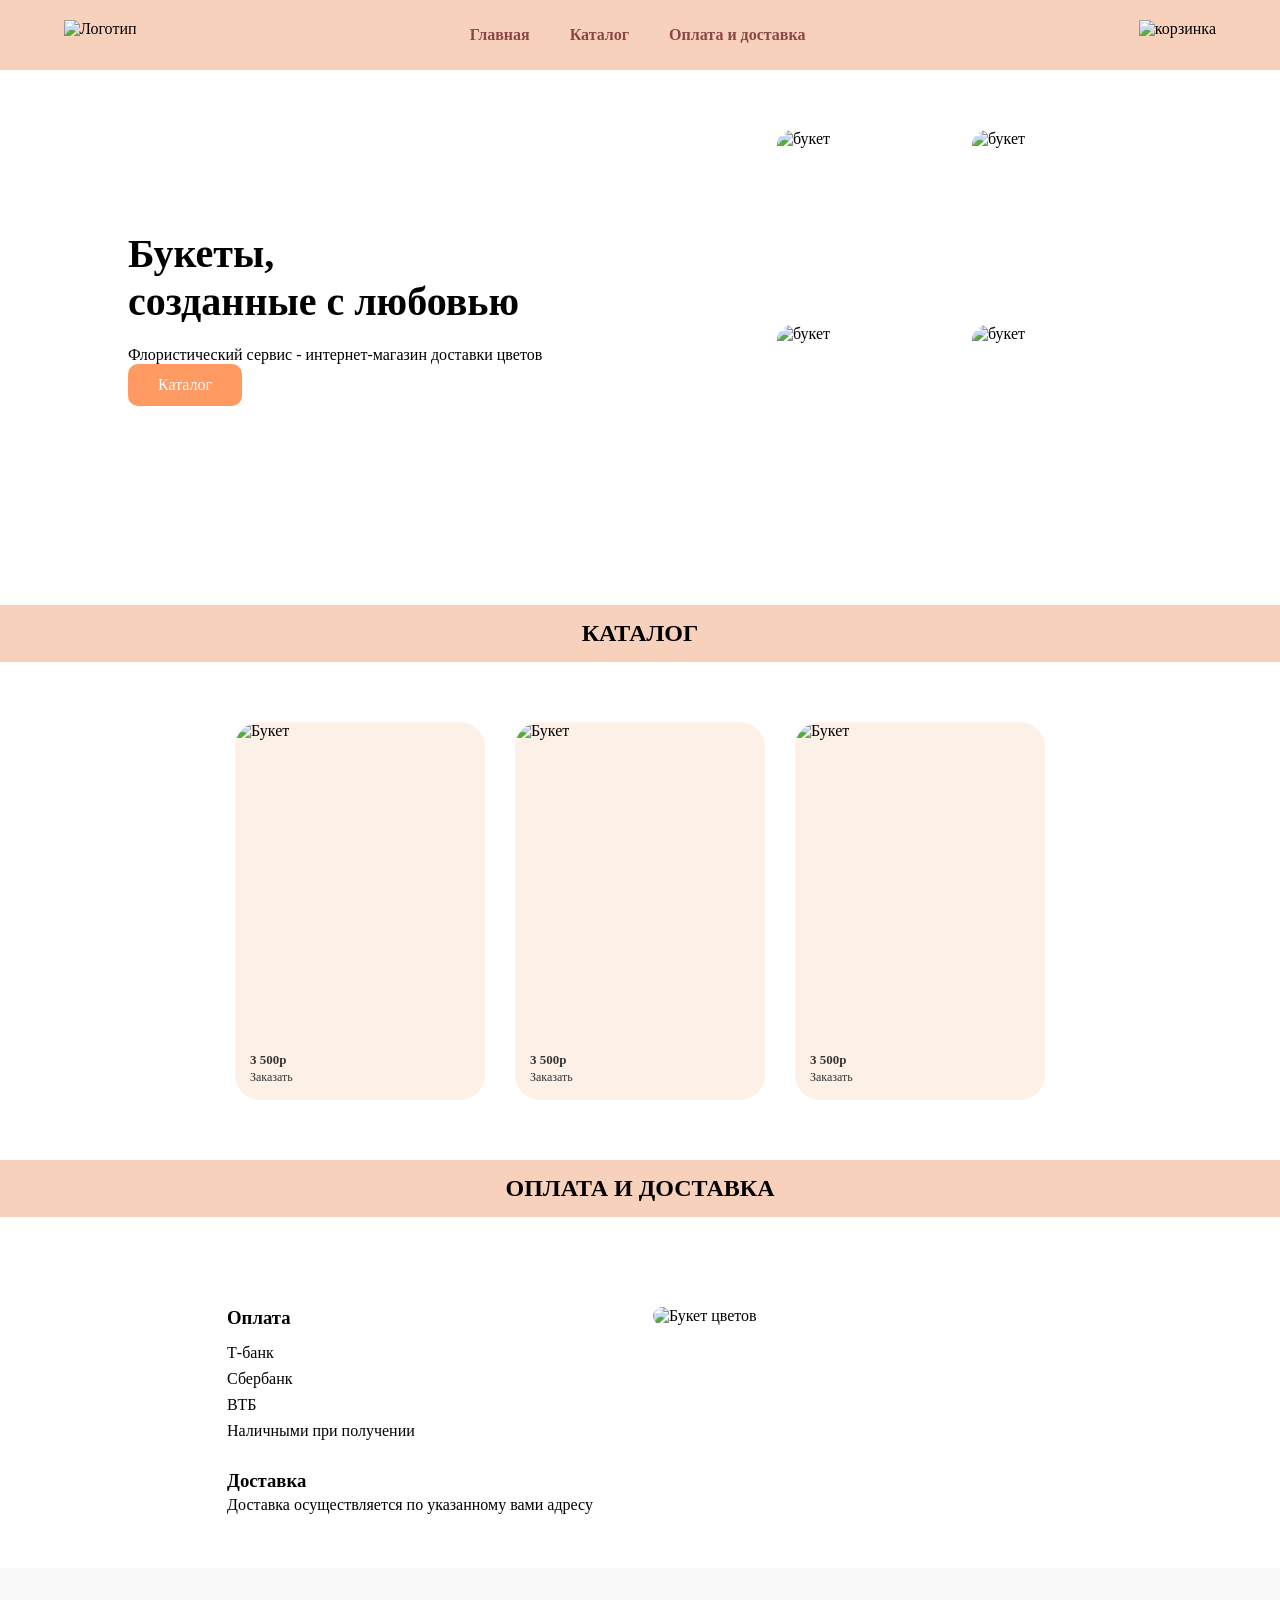
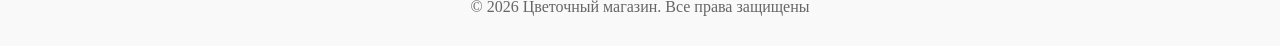
==== index.html @ 2e7d7d18 "Add files via upload" ====
<!DOCTYPE html>
<html lang="ru">
<head> 
    <link rel="stylesheet" href="style.css">
    <meta charset="UTF-8">
    <meta name="viewport" content="width=device-width, initial-scale=1.0">
    <title>Цветочный магазин</title>
</head>
<body>
    <header>
        <img src="images/logo.png" alt="Логотип" class="logo">
        <nav>
            <ul>
                <li><a href="#glavnaya">Главная</a></li>
                <li><a href="#catalog">Каталог</a></li>
                <li><a href="#delivery">Оплата и доставка</a></li>
            </ul>
        </nav>
        <img src="images/korzinka.png" alt="корзинка" class="logo">
    </header>

    <main>
        <section class="hero">
            <div id="glavnaya" class="hero-content">
                <h1>Букеты, <br> созданные с любовью</h1>
                <p>Флористический сервис - интернет-магазин доставки цветов</p>
                <a href="#catalog" class="btn">Каталог</a>
            </div>
            <div class="hero-images">
                <img src="images/1.jpg" alt="букет">
                <img src="images/2.jpg" alt="букет">
                <img src="images/3.jpg" alt="букет">
                <img src="images/4.jpg" alt="букет">
            </div>
        </section>

        <h2 id="catalog" class="section-title">Каталог</h2>
        
        <section class="catalog-glavni">
            <div class="cards">
                <img src="images/1.jpg" alt="Букет">
                <span class="price">3 500p</span>
                <a href="#">Заказать</a>
            </div>
            <div class="cards">
                <img src="images/6.jpg" alt="Букет">
                <span class="price">3 500p</span>
                <a href="#">Заказать</a>
            </div>
            <div class="cards">
                <img src="images/8.jpg" alt="Букет">
                <span class="price">3 500p</span>
                <a href="#">Заказать</a>
            </div>
        </section>

        <h2 id="delivery" class="section-title">Оплата и доставка</h2>
        
        <section class="info-selection">
            <div class="info-content">
                <div class="payment">
                    <h3>Оплата</h3>
                    <ul>
                        <li>Т-банк</li>
                        <li>Сбербанк</li>
                        <li>ВТБ</li>
                        <li>Наличными при получении</li>
                    </ul>
                </div>
                <div class="delivery">
                    <h3>Доставка</h3>
                    <p>Доставка осуществляется по указанному вами адресу</p>
                </div>
            </div>
            <div class="info-image">
                <img src="images/7.jpg" alt="Букет цветов">
            </div>
        </section>
    </main>

    <footer>
        <p>© 2026 Цветочный магазин. Все права защищены</p>
    </footer>
</body>
</html>
---- style.css ----
* {
    margin: 0;
    padding: 0;
    box-sizing: border-box;
}

header {
    display: flex;
    justify-content: space-between;
    align-items: center;
    background-color: rgb(248, 209, 188);
    position: sticky;
    top: 0;
    z-index: 100;
    padding: 10px 5%;
    height: 70px;
}

.logo {
    height: 30px;
    width: auto;
    object-fit: contain;
}

nav {
    display: flex;
    align-items: center;
    justify-content: center;
    flex: 1;
}

ul {
    display: flex;
    justify-content: center;
    align-items: center;
    list-style: none;
    gap: 40px;
}

nav ul li a {
    color: rgb(139, 70, 70);
    font-weight: bold;
    text-decoration: none;
}

.hero { 
    display: flex; 
    justify-content: space-between; 
    padding: 60px 10%; 
    align-items: center; 
}

.hero-content h1 { 
    font-size: 40px; 
    margin-bottom: 20px; 
    line-height: 1.2;
}

.btn {
    display: inline-block;
    background-color: #ff9a62;
    color: white;
    padding: 12px 30px;
    text-decoration: none;
    border-radius: 10px;
}

.hero-images {
    display: grid;
    grid-template-columns: repeat(2, 180px); 
    gap: 15px;
}

.hero-images img {
    width: 180px;
    height: 180px;
    object-fit: cover; 
    border-radius: 15px;
}

.section-title {
    background-color: rgb(248, 209, 188); 
    text-align: center;
    padding: 15px;
    margin: 40px 0;
    font-weight: bold;
    text-transform: uppercase;
}

.catalog-glavni {
    display: flex;
    justify-content: center;
    gap: 30px;
    padding: 20px 10%;
}

.cards {
    flex: 0 0 250px;
    display: flex;
    flex-direction: column;
    align-items: flex-start;
    background-color: #fdf0e7;
    border-radius: 25px;
    overflow: hidden; 
    padding-bottom: 15px;
}

.cards img {
    width: 100%;
    height: 320px;
    object-fit: cover;
    border-radius: 0; 
    margin-bottom: 10px;
}

.price {
    font-size: 13px;
    font-weight: bold;
    margin-left: 15px;
    color: #333;
}

.cards a {
    font-size: 12px;
    color: #333;
    text-decoration: none;
    margin-left: 15px;
    margin-top: 2px;
}

.cart-btn {
    display: none;
}

.info-selection {
    display: flex;
    justify-content: center; 
    gap: 60px;               
    padding: 50px 10%;
}

.info-content {
    max-width: 400px;      
}

.payment ul {
    display: block;          
    list-style: none;
    margin: 15px 0 30px 0;   
}

.payment li {
    margin-bottom: 8px;     
}

.delivery p {
    line-height: 1.6;
}

.info-image img {
    width: 400px;            
    height: auto;
    border-radius: 20px;
    display: block;
}

footer {
    text-align: center;
    padding: 30px;
    background-color: #f9f9f9;
    color: #666;
}
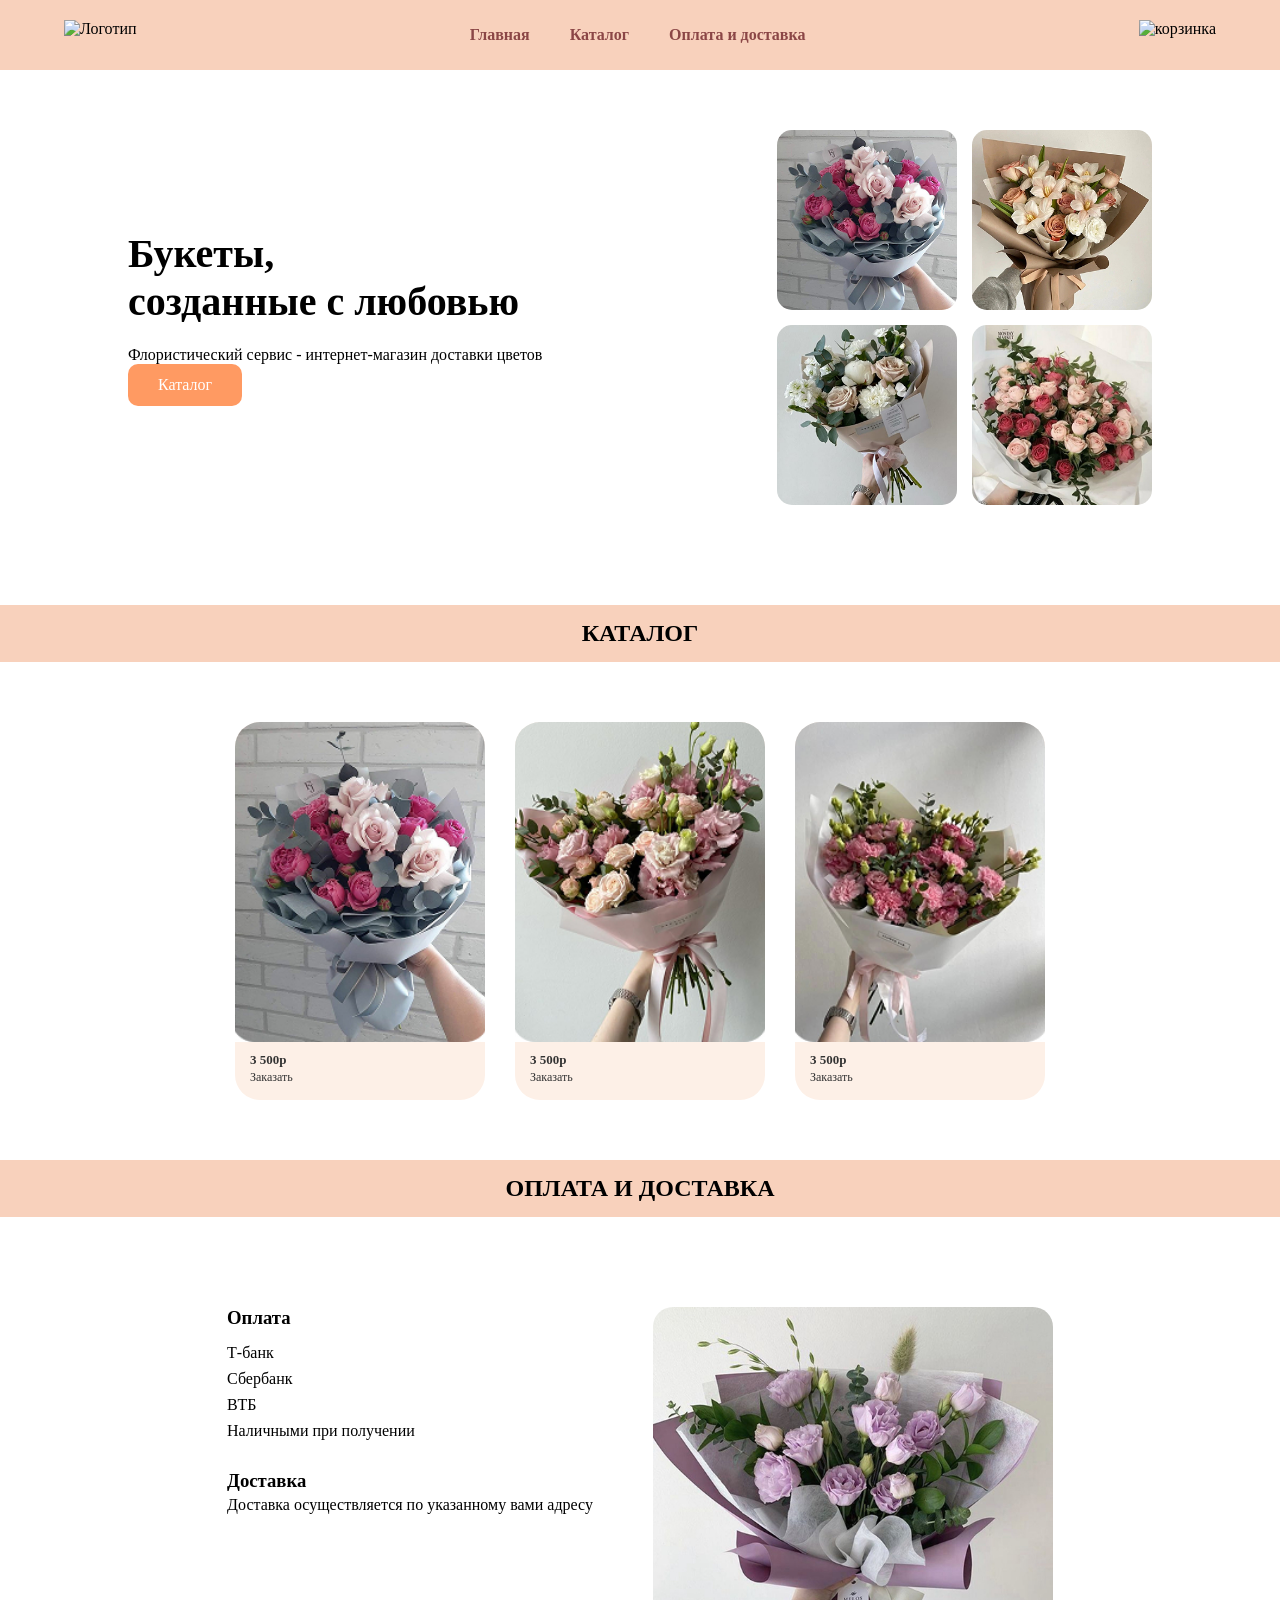
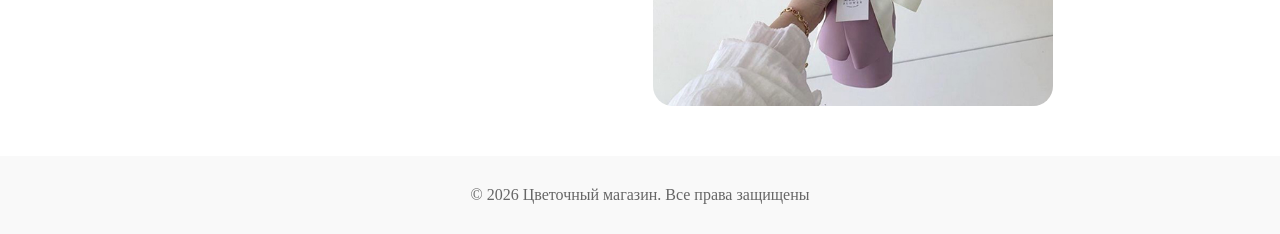
==== commit cef87db1: "index.html" ====
--- a/index.html
+++ b/index.html
@@ -27,10 +27,10 @@
                 <a href="#catalog" class="btn">Каталог</a>
             </div>
             <div class="hero-images">
-                <img src="images/1.jpg" alt="букет">
-                <img src="images/2.jpg" alt="букет">
-                <img src="images/3.jpg" alt="букет">
-                <img src="images/4.jpg" alt="букет">
+                <img src="1.jpg" alt="букет">
+                <img src="2.jpg" alt="букет">
+                <img src="3.jpg" alt="букет">
+                <img src="4.jpg" alt="букет">
             </div>
         </section>
 
@@ -38,17 +38,17 @@
         
         <section class="catalog-glavni">
             <div class="cards">
-                <img src="images/1.jpg" alt="Букет">
+                <img src="1.jpg" alt="Букет">
                 <span class="price">3 500p</span>
                 <a href="#">Заказать</a>
             </div>
             <div class="cards">
-                <img src="images/6.jpg" alt="Букет">
+                <img src="6.jpg" alt="Букет">
                 <span class="price">3 500p</span>
                 <a href="#">Заказать</a>
             </div>
             <div class="cards">
-                <img src="images/8.jpg" alt="Букет">
+                <img src="8.jpg" alt="Букет">
                 <span class="price">3 500p</span>
                 <a href="#">Заказать</a>
             </div>
@@ -73,7 +73,7 @@
                 </div>
             </div>
             <div class="info-image">
-                <img src="images/7.jpg" alt="Букет цветов">
+                <img src="7.jpg" alt="Букет цветов">
             </div>
         </section>
     </main>
@@ -82,4 +82,4 @@
         <p>© 2026 Цветочный магазин. Все права защищены</p>
     </footer>
 </body>
-</html>+</html>
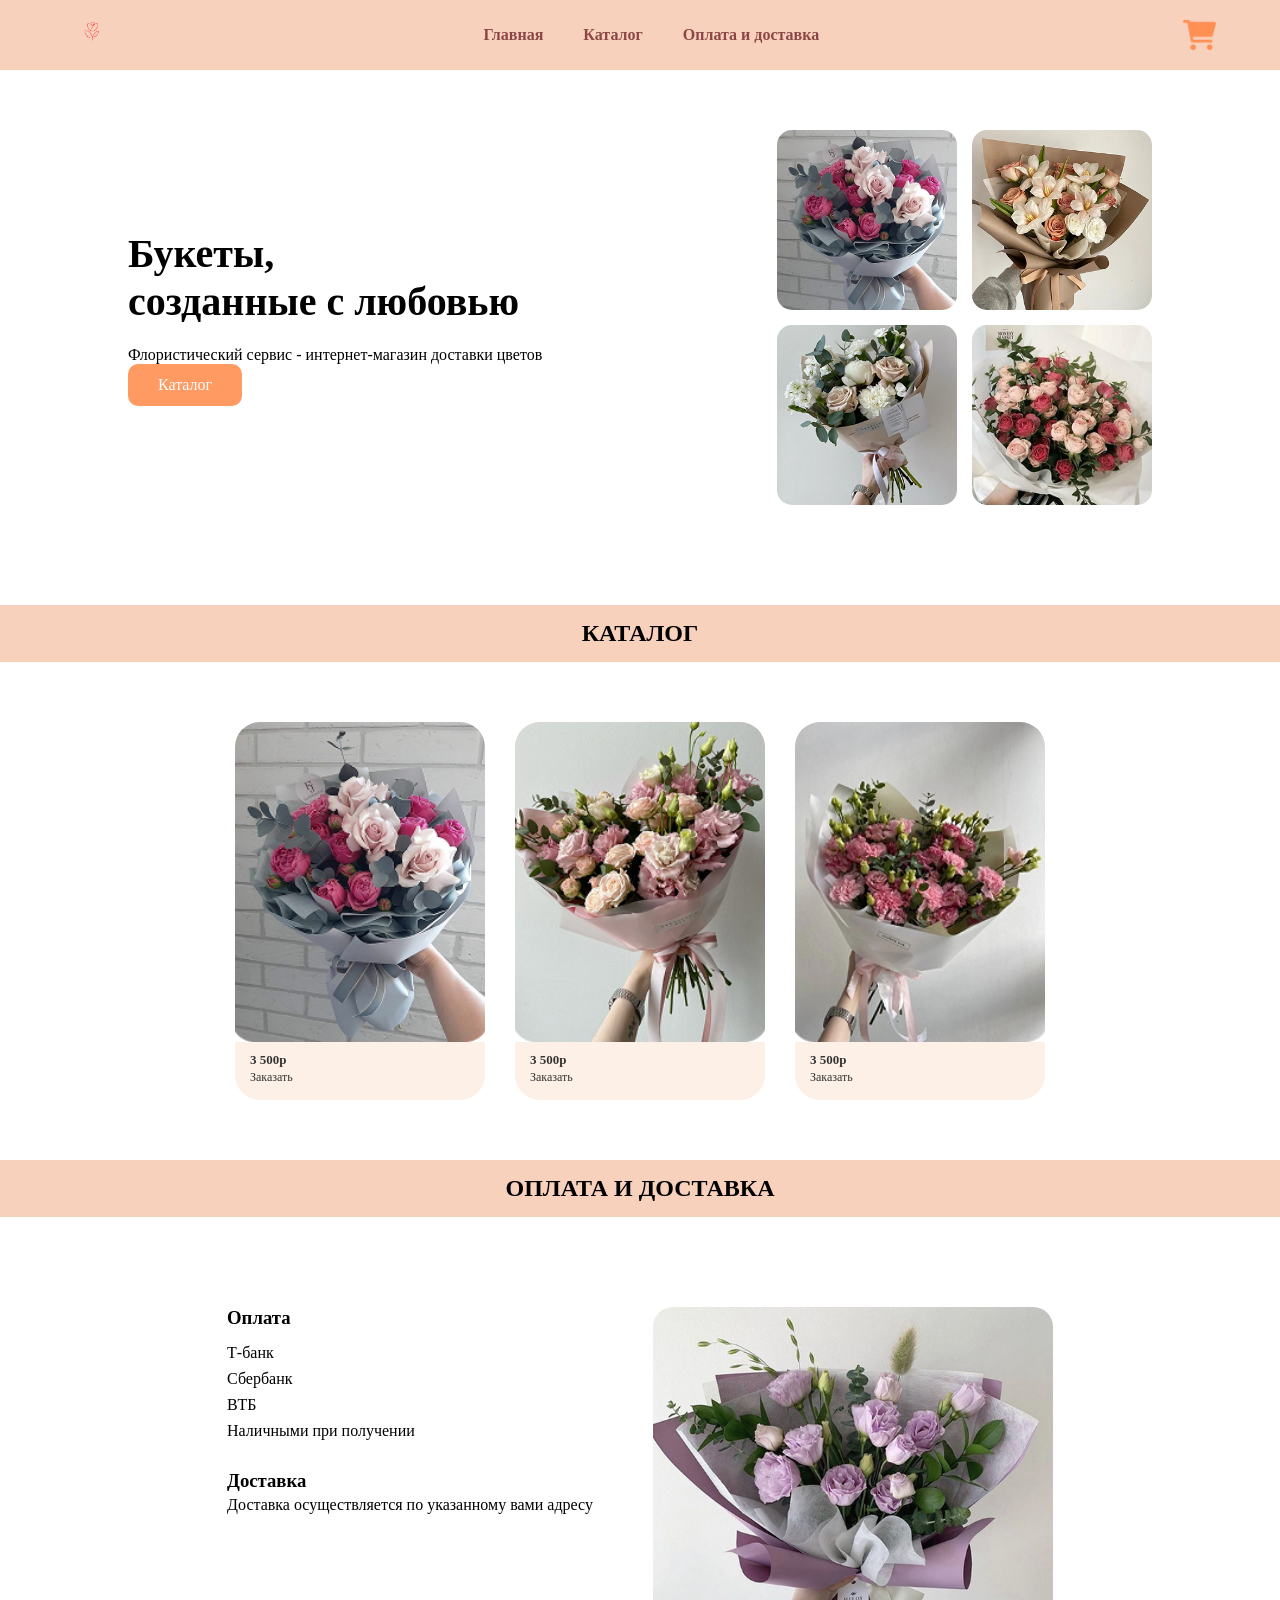
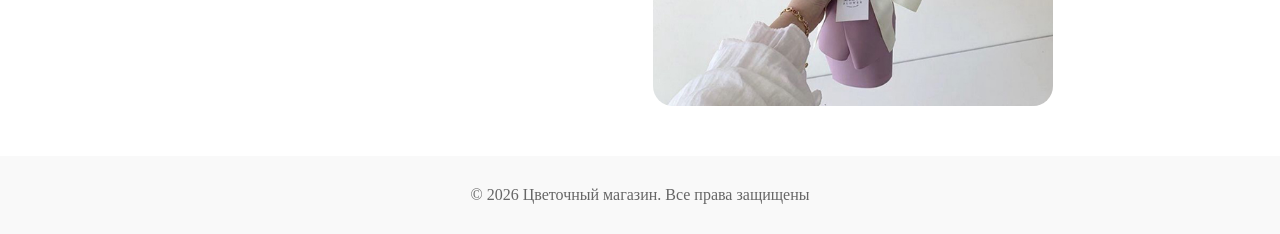
==== commit 726dfe95: "Update index.html" ====
--- a/index.html
+++ b/index.html
@@ -8,7 +8,7 @@
 </head>
 <body>
     <header>
-        <img src="images/logo.png" alt="Логотип" class="logo">
+        <img src="logo.png" alt="Логотип" class="logo">
         <nav>
             <ul>
                 <li><a href="#glavnaya">Главная</a></li>
@@ -16,7 +16,7 @@
                 <li><a href="#delivery">Оплата и доставка</a></li>
             </ul>
         </nav>
-        <img src="images/korzinka.png" alt="корзинка" class="logo">
+        <img src="korzinka.png" alt="корзинка" class="logo">
     </header>
 
     <main>
